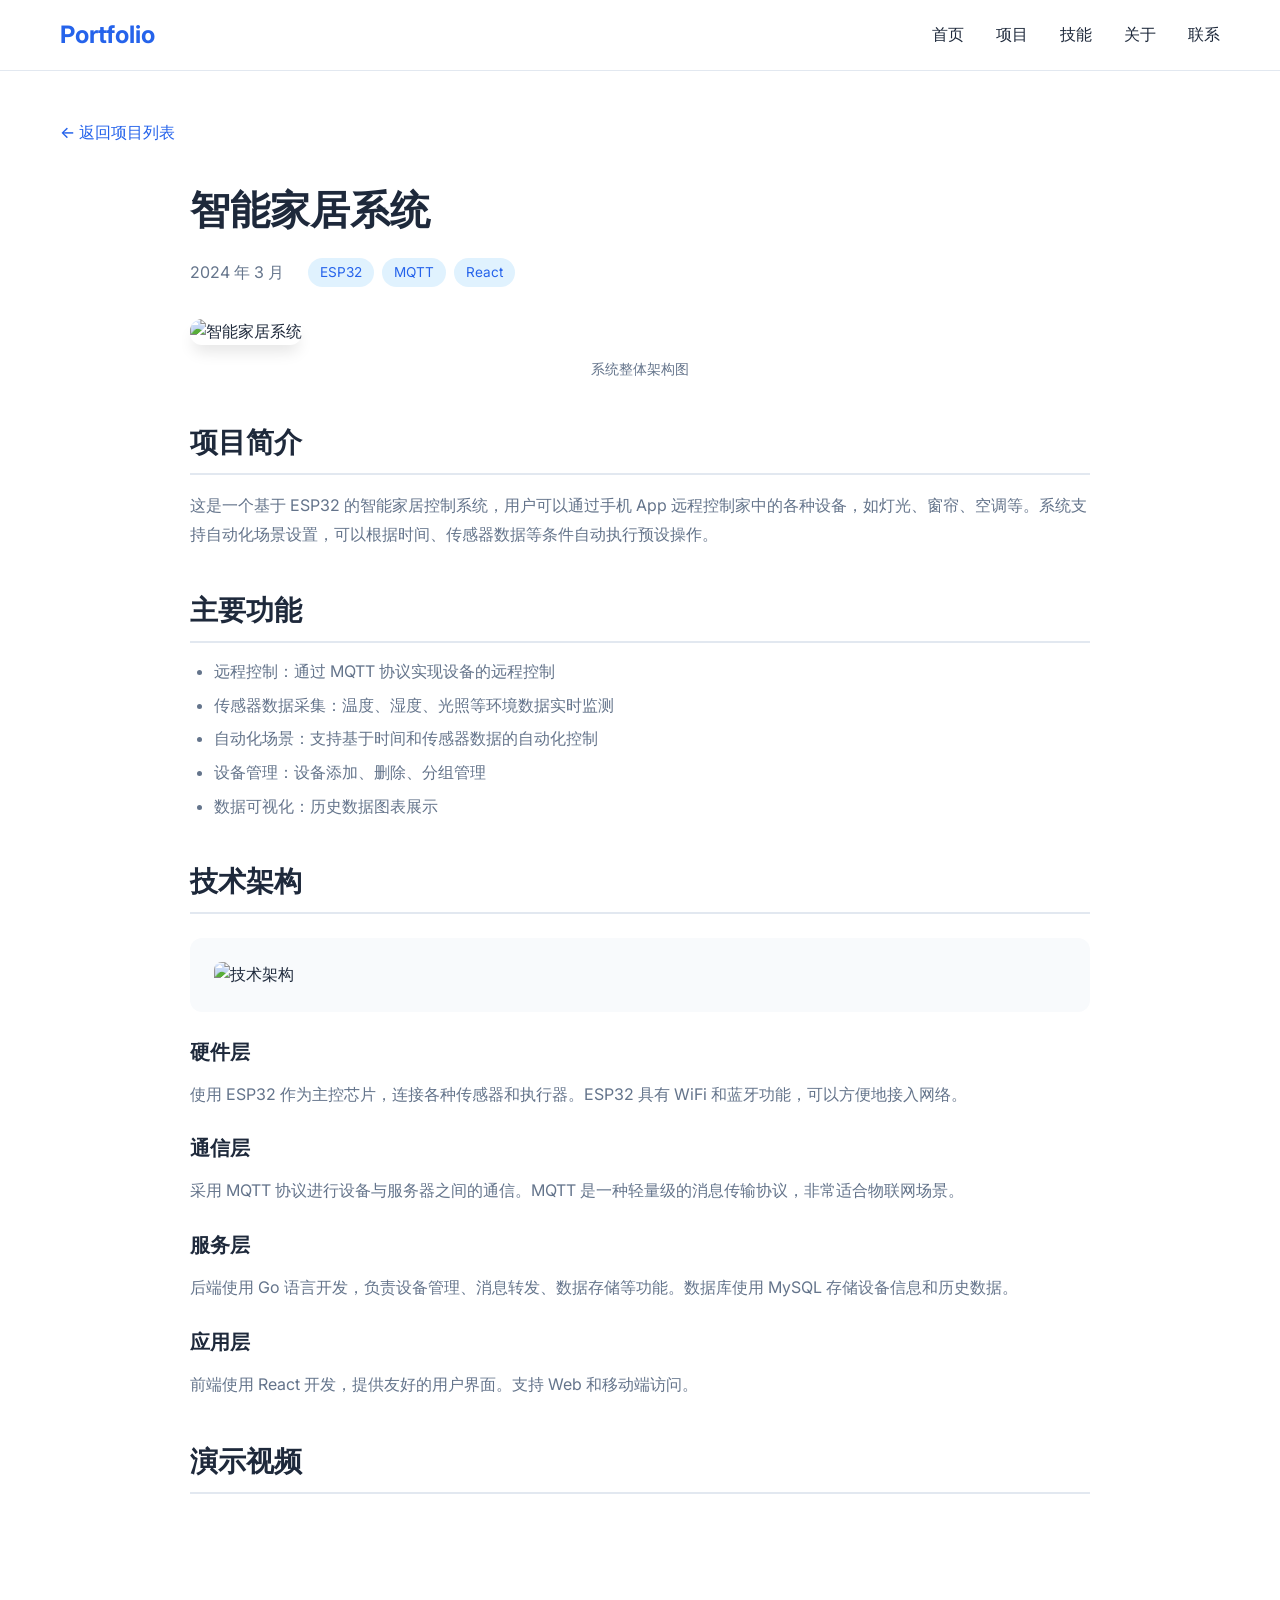
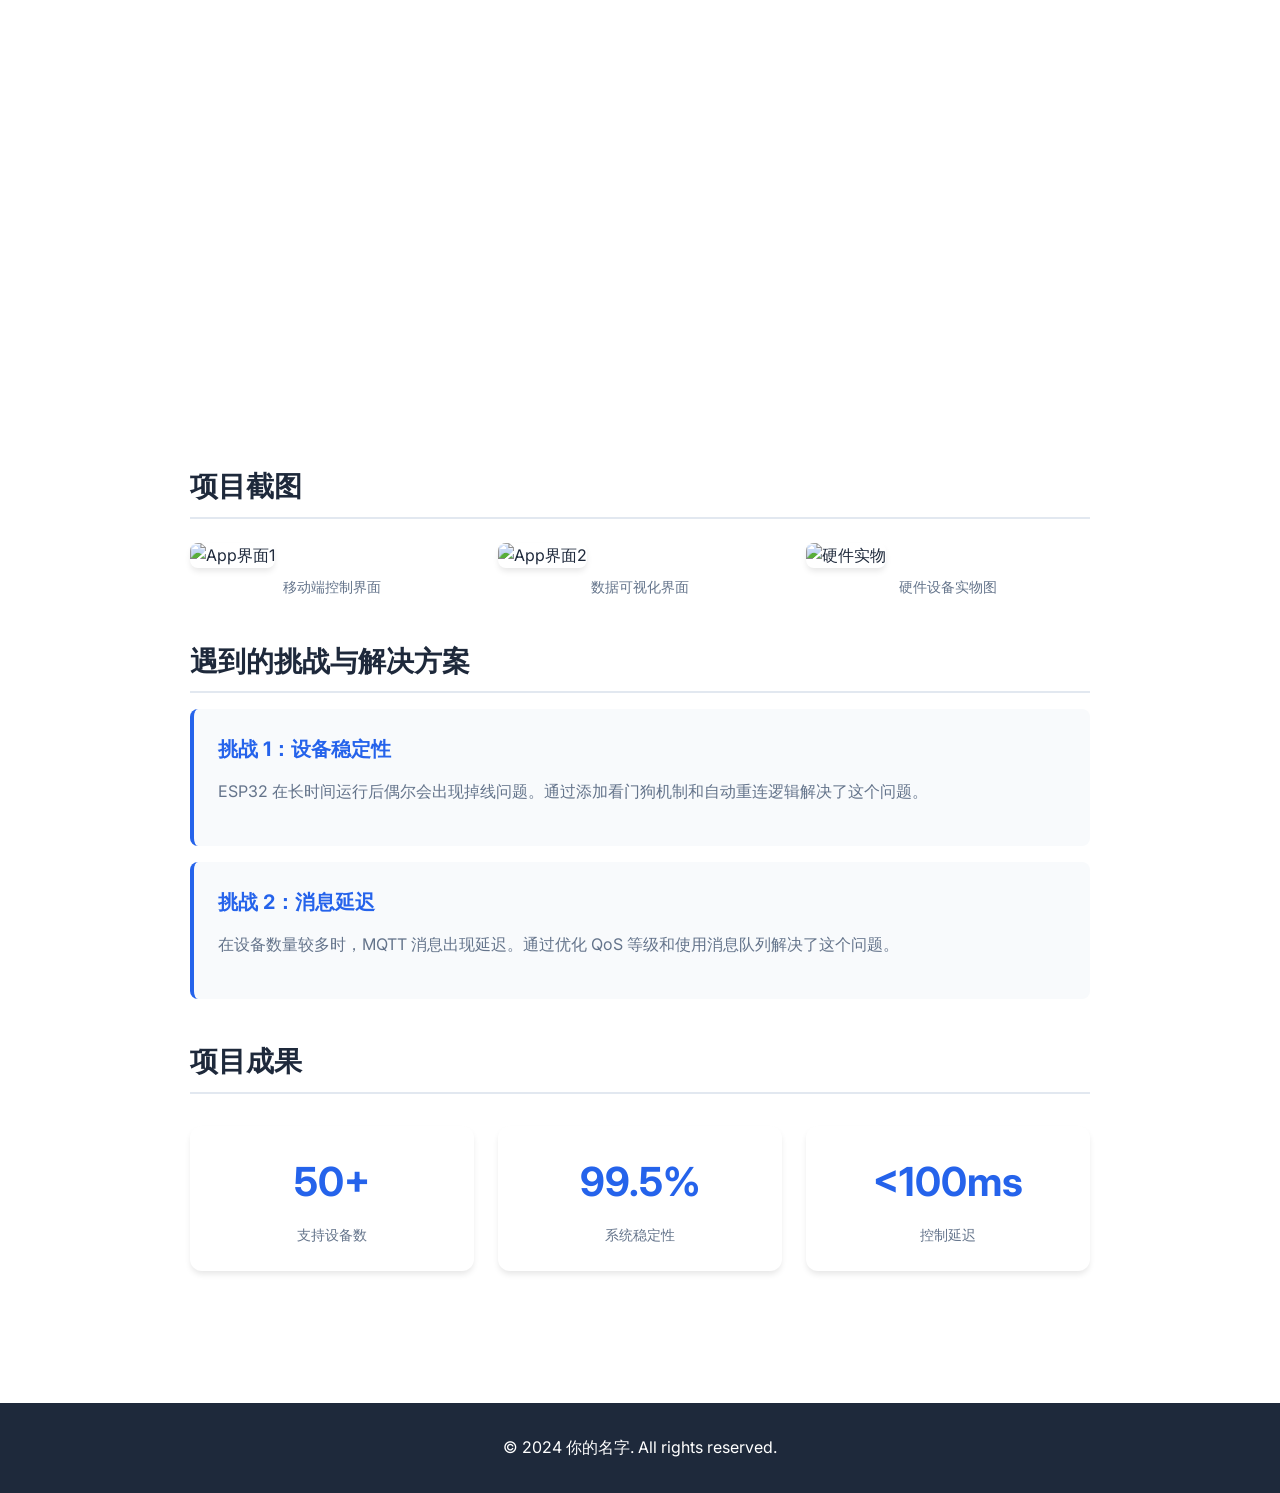
==== project-1.html @ fdbb7dae "Initial commit" ====
<!DOCTYPE html>
<html lang="zh-CN">
<head>
    <meta charset="UTF-8">
    <meta name="viewport" content="width=device-width, initial-scale=1.0">
    <title>智能家居系统 - 项目详情</title>
    <link rel="stylesheet" href="css/style.css">
    <link rel="stylesheet" href="css/project.css">
    <link href="https://fonts.googleapis.com/css2?family=Inter:wght@300;400;500;600;700&display=swap" rel="stylesheet">
</head>
<body>
    <nav class="navbar">
        <div class="container">
            <a href="index.html" class="logo">Portfolio</a>
            <ul class="nav-links">
                <li><a href="index.html#home">首页</a></li>
                <li><a href="index.html#projects">项目</a></li>
                <li><a href="index.html#skills">技能</a></li>
                <li><a href="index.html#about">关于</a></li>
                <li><a href="index.html#contact">联系</a></li>
            </ul>
            <button class="hamburger" aria-label="菜单">
                <span></span>
                <span></span>
                <span></span>
            </button>
        </div>
    </nav>

    <main class="project-detail">
        <div class="container">
            <a href="index.html#projects" class="back-link">&larr; 返回项目列表</a>
            
            <article class="project-article">
                <header class="project-header">
                    <h1>智能家居系统</h1>
                    <div class="project-meta">
                        <span class="date">2024 年 3 月</span>
                        <div class="tags">
                            <span>ESP32</span>
                            <span>MQTT</span>
                            <span>React</span>
                        </div>
                    </div>
                </header>

                <!-- 项目主图 -->
                <figure class="project-figure">
                    <img src="https://via.placeholder.com/1200x600/2563eb/ffffff?text=智能家居系统" alt="智能家居系统">
                    <figcaption>系统整体架构图</figcaption>
                </figure>

                <!-- 项目内容 -->
                <div class="project-content">
                    <h2>项目简介</h2>
                    <p>这是一个基于 ESP32 的智能家居控制系统，用户可以通过手机 App 远程控制家中的各种设备，如灯光、窗帘、空调等。系统支持自动化场景设置，可以根据时间、传感器数据等条件自动执行预设操作。</p>

                    <h2>主要功能</h2>
                    <ul>
                        <li>远程控制：通过 MQTT 协议实现设备的远程控制</li>
                        <li>传感器数据采集：温度、湿度、光照等环境数据实时监测</li>
                        <li>自动化场景：支持基于时间和传感器数据的自动化控制</li>
                        <li>设备管理：设备添加、删除、分组管理</li>
                        <li>数据可视化：历史数据图表展示</li>
                    </ul>

                    <h2>技术架构</h2>
                    <div class="architecture-diagram">
                        <img src="https://via.placeholder.com/800x400/e2e8f0/1e293b?text=架构图" alt="技术架构">
                    </div>

                    <h3>硬件层</h3>
                    <p>使用 ESP32 作为主控芯片，连接各种传感器和执行器。ESP32 具有 WiFi 和蓝牙功能，可以方便地接入网络。</p>

                    <h3>通信层</h3>
                    <p>采用 MQTT 协议进行设备与服务器之间的通信。MQTT 是一种轻量级的消息传输协议，非常适合物联网场景。</p>

                    <h3>服务层</h3>
                    <p>后端使用 Go 语言开发，负责设备管理、消息转发、数据存储等功能。数据库使用 MySQL 存储设备信息和历史数据。</p>

                    <h3>应用层</h3>
                    <p>前端使用 React 开发，提供友好的用户界面。支持 Web 和移动端访问。</p>

                    <!-- 视频展示 -->
                    <h2>演示视频</h2>
                    <div class="video-container">
                        <iframe 
                            src="https://www.youtube.com/embed/dQw4w9WgXcQ" 
                            title="项目演示视频"
                            frameborder="0" 
                            allow="accelerometer; autoplay; clipboard-write; encrypted-media; gyroscope; picture-in-picture" 
                            allowfullscreen>
                        </iframe>
                    </div>

                    <!-- 图片画廊 -->
                    <h2>项目截图</h2>
                    <div class="image-gallery">
                        <figure>
                            <img src="https://via.placeholder.com/600x400/7c3aed/ffffff?text=App界面1" alt="App界面1">
                            <figcaption>移动端控制界面</figcaption>
                        </figure>
                        <figure>
                            <img src="https://via.placeholder.com/600x400/059669/ffffff?text=App界面2" alt="App界面2">
                            <figcaption>数据可视化界面</figcaption>
                        </figure>
                        <figure>
                            <img src="https://via.placeholder.com/600x400/dc2626/ffffff?text=硬件实物" alt="硬件实物">
                            <figcaption>硬件设备实物图</figcaption>
                        </figure>
                    </div>

                    <h2>遇到的挑战与解决方案</h2>
                    <div class="challenge">
                        <h3>挑战 1：设备稳定性</h3>
                        <p>ESP32 在长时间运行后偶尔会出现掉线问题。通过添加看门狗机制和自动重连逻辑解决了这个问题。</p>
                    </div>
                    <div class="challenge">
                        <h3>挑战 2：消息延迟</h3>
                        <p>在设备数量较多时，MQTT 消息出现延迟。通过优化 QoS 等级和使用消息队列解决了这个问题。</p>
                    </div>

                    <h2>项目成果</h2>
                    <div class="results">
                        <div class="result-item">
                            <span class="result-number">50+</span>
                            <span class="result-label">支持设备数</span>
                        </div>
                        <div class="result-item">
                            <span class="result-number">99.5%</span>
                            <span class="result-label">系统稳定性</span>
                        </div>
                        <div class="result-item">
                            <span class="result-number">&lt;100ms</span>
                            <span class="result-label">控制延迟</span>
                        </div>
                    </div>
                </div>
            </article>
        </div>
    </main>

    <footer class="footer">
        <div class="container">
            <p>&copy; 2024 你的名字. All rights reserved.</p>
        </div>
    </footer>

    <script src="js/main.js"></script>
</body>
</html>
---- css/style.css ----
/* Reset */
* {
    margin: 0;
    padding: 0;
    box-sizing: border-box;
}

:root {
    --primary: #2563eb;
    --primary-dark: #1d4ed8;
    --secondary: #7c3aed;
    --text: #1e293b;
    --text-light: #64748b;
    --bg: #ffffff;
    --bg-alt: #f8fafc;
    --border: #e2e8f0;
    --shadow: 0 4px 6px -1px rgba(0, 0, 0, 0.1);
    --shadow-lg: 0 10px 15px -3px rgba(0, 0, 0, 0.1);
}

html {
    scroll-behavior: smooth;
}

body {
    font-family: 'Inter', -apple-system, BlinkMacSystemFont, sans-serif;
    color: var(--text);
    line-height: 1.6;
    background: var(--bg);
}

.container {
    max-width: 1200px;
    margin: 0 auto;
    padding: 0 20px;
}

/* Navbar */
.navbar {
    position: fixed;
    top: 0;
    left: 0;
    right: 0;
    background: rgba(255, 255, 255, 0.95);
    backdrop-filter: blur(10px);
    border-bottom: 1px solid var(--border);
    z-index: 1000;
    padding: 1rem 0;
}

.navbar .container {
    display: flex;
    justify-content: space-between;
    align-items: center;
}

.logo {
    font-size: 1.5rem;
    font-weight: 700;
    color: var(--primary);
    text-decoration: none;
}

.nav-links {
    display: flex;
    gap: 2rem;
    list-style: none;
}

.nav-links a {
    text-decoration: none;
    color: var(--text);
    font-weight: 500;
    transition: color 0.3s;
}

.nav-links a:hover {
    color: var(--primary);
}

.hamburger {
    display: none;
    flex-direction: column;
    gap: 5px;
    background: none;
    border: none;
    cursor: pointer;
}

.hamburger span {
    display: block;
    width: 25px;
    height: 3px;
    background: var(--text);
    transition: 0.3s;
}

/* Hero */
.hero {
    min-height: 100vh;
    display: flex;
    align-items: center;
    background: linear-gradient(135deg, #f0f9ff 0%, #e0f2fe 100%);
    padding-top: 80px;
}

.hero-content {
    max-width: 800px;
}

.hero h1 {
    font-size: 3.5rem;
    font-weight: 700;
    line-height: 1.2;
    margin-bottom: 1rem;
}

.highlight {
    color: var(--primary);
}

.subtitle {
    font-size: 1.5rem;
    color: var(--text-light);
    margin-bottom: 0.5rem;
}

.description {
    font-size: 1.1rem;
    color: var(--text-light);
    margin-bottom: 2rem;
}

.hero-buttons {
    display: flex;
    gap: 1rem;
}

.btn {
    display: inline-block;
    padding: 12px 24px;
    border-radius: 8px;
    font-weight: 500;
    text-decoration: none;
    transition: all 0.3s;
}

.btn-primary {
    background: var(--primary);
    color: white;
}

.btn-primary:hover {
    background: var(--primary-dark);
    transform: translateY(-2px);
    box-shadow: var(--shadow-lg);
}

.btn-outline {
    border: 2px solid var(--primary);
    color: var(--primary);
    background: transparent;
}

.btn-outline:hover {
    background: var(--primary);
    color: white;
}

.btn-small {
    padding: 8px 16px;
    font-size: 0.875rem;
    background: white;
    color: var(--primary);
    border-radius: 6px;
}

/* Sections */
.section {
    padding: 100px 0;
}

.section-alt {
    background: var(--bg-alt);
}

.section-title {
    font-size: 2.5rem;
    font-weight: 700;
    text-align: center;
    margin-bottom: 3rem;
}

/* Projects Grid */
.projects-grid {
    display: grid;
    grid-template-columns: repeat(auto-fit, minmax(350px, 1fr));
    gap: 2rem;
}

.project-card {
    background: white;
    border-radius: 12px;
    overflow: hidden;
    box-shadow: var(--shadow);
    transition: transform 0.3s, box-shadow 0.3s;
}

.project-card:hover {
    transform: translateY(-5px);
    box-shadow: var(--shadow-lg);
}

.project-image {
    position: relative;
    overflow: hidden;
    aspect-ratio: 16/10;
}

.project-image img {
    width: 100%;
    height: 100%;
    object-fit: cover;
    transition: transform 0.3s;
}

.project-card:hover .project-image img {
    transform: scale(1.05);
}

.project-overlay {
    position: absolute;
    inset: 0;
    background: rgba(37, 99, 235, 0.8);
    display: flex;
    align-items: center;
    justify-content: center;
    opacity: 0;
    transition: opacity 0.3s;
}

.project-card:hover .project-overlay {
    opacity: 1;
}

.project-info {
    padding: 1.5rem;
}

.project-info h3 {
    font-size: 1.25rem;
    margin-bottom: 0.5rem;
}

.project-info p {
    color: var(--text-light);
    font-size: 0.9rem;
    margin-bottom: 1rem;
}

.project-tags {
    display: flex;
    flex-wrap: wrap;
    gap: 0.5rem;
}

.project-tags span {
    padding: 4px 12px;
    background: #e0f2fe;
    color: var(--primary);
    border-radius: 20px;
    font-size: 0.8rem;
    font-weight: 500;
}

/* Skills */
.skills-grid {
    display: grid;
    grid-template-columns: repeat(auto-fit, minmax(250px, 1fr));
    gap: 2rem;
}

.skill-category {
    background: white;
    padding: 2rem;
    border-radius: 12px;
    box-shadow: var(--shadow);
}

.skill-category h3 {
    font-size: 1.25rem;
    margin-bottom: 1rem;
    color: var(--primary);
}

.skill-category ul {
    list-style: none;
}

.skill-category li {
    padding: 0.5rem 0;
    border-bottom: 1px solid var(--border);
    color: var(--text-light);
}

.skill-category li:last-child {
    border-bottom: none;
}

/* About */
.about-content {
    display: grid;
    grid-template-columns: 1fr 2fr;
    gap: 3rem;
    align-items: center;
}

.about-image img {
    width: 100%;
    border-radius: 12px;
    box-shadow: var(--shadow-lg);
}

.about-text p {
    margin-bottom: 1rem;
    color: var(--text-light);
    font-size: 1.1rem;
}

.about-stats {
    display: flex;
    gap: 2rem;
    margin-top: 2rem;
}

.stat {
    text-align: center;
}

.stat-number {
    display: block;
    font-size: 2rem;
    font-weight: 700;
    color: var(--primary);
}

.stat-label {
    font-size: 0.875rem;
    color: var(--text-light);
}

/* Contact */
.contact-links {
    display: flex;
    justify-content: center;
    gap: 2rem;
    flex-wrap: wrap;
}

.contact-item {
    display: flex;
    align-items: center;
    gap: 0.75rem;
    padding: 1rem 2rem;
    background: white;
    border-radius: 12px;
    text-decoration: none;
    color: var(--text);
    box-shadow: var(--shadow);
    transition: transform 0.3s, box-shadow 0.3s;
}

.contact-item:hover {
    transform: translateY(-3px);
    box-shadow: var(--shadow-lg);
    color: var(--primary);
}

/* Footer */
.footer {
    background: var(--text);
    color: white;
    text-align: center;
    padding: 2rem 0;
}

/* Responsive */
@media (max-width: 768px) {
    .nav-links {
        display: none;
        position: absolute;
        top: 100%;
        left: 0;
        right: 0;
        background: white;
        flex-direction: column;
        padding: 1rem;
        border-bottom: 1px solid var(--border);
    }

    .nav-links.active {
        display: flex;
    }

    .hamburger {
        display: flex;
    }

    .hero h1 {
        font-size: 2.5rem;
    }

    .hero-buttons {
        flex-direction: column;
    }

    .projects-grid {
        grid-template-columns: 1fr;
    }

    .about-content {
        grid-template-columns: 1fr;
    }

    .about-image {
        max-width: 300px;
        margin: 0 auto;
    }

    .about-stats {
        justify-content: center;
    }

    .contact-links {
        flex-direction: column;
        align-items: center;
    }
}
---- css/project.css ----
/* Project Detail Page */
.project-detail {
    padding-top: 120px;
    padding-bottom: 100px;
}

.back-link {
    display: inline-block;
    margin-bottom: 2rem;
    color: var(--primary);
    text-decoration: none;
    font-weight: 500;
    transition: color 0.3s;
}

.back-link:hover {
    color: var(--primary-dark);
}

.project-article {
    max-width: 900px;
    margin: 0 auto;
}

.project-header {
    margin-bottom: 2rem;
}

.project-header h1 {
    font-size: 2.5rem;
    margin-bottom: 1rem;
}

.project-meta {
    display: flex;
    align-items: center;
    gap: 1.5rem;
    color: var(--text-light);
}

.tags {
    display: flex;
    gap: 0.5rem;
}

.tags span {
    padding: 4px 12px;
    background: #e0f2fe;
    color: var(--primary);
    border-radius: 20px;
    font-size: 0.85rem;
}

.project-figure {
    margin-bottom: 2rem;
}

.project-figure img {
    width: 100%;
    border-radius: 12px;
    box-shadow: var(--shadow-lg);
}

.project-figure figcaption {
    text-align: center;
    margin-top: 0.75rem;
    color: var(--text-light);
    font-size: 0.9rem;
}

.project-content h2 {
    font-size: 1.75rem;
    margin-top: 2.5rem;
    margin-bottom: 1rem;
    padding-bottom: 0.5rem;
    border-bottom: 2px solid var(--border);
}

.project-content h3 {
    font-size: 1.25rem;
    margin-top: 1.5rem;
    margin-bottom: 0.75rem;
}

.project-content p {
    margin-bottom: 1rem;
    color: var(--text-light);
    line-height: 1.8;
}

.project-content ul {
    margin-bottom: 1.5rem;
    padding-left: 1.5rem;
}

.project-content li {
    margin-bottom: 0.5rem;
    color: var(--text-light);
    line-height: 1.6;
}

.architecture-diagram {
    background: var(--bg-alt);
    padding: 1.5rem;
    border-radius: 12px;
    margin: 1.5rem 0;
}

.architecture-diagram img {
    width: 100%;
    border-radius: 8px;
}

/* Video Container */
.video-container {
    position: relative;
    padding-bottom: 56.25%; /* 16:9 */
    height: 0;
    overflow: hidden;
    border-radius: 12px;
    margin: 1.5rem 0;
}

.video-container iframe {
    position: absolute;
    top: 0;
    left: 0;
    width: 100%;
    height: 100%;
}

/* Image Gallery */
.image-gallery {
    display: grid;
    grid-template-columns: repeat(auto-fit, minmax(250px, 1fr));
    gap: 1.5rem;
    margin: 1.5rem 0;
}

.image-gallery figure {
    margin: 0;
}

.image-gallery img {
    width: 100%;
    border-radius: 8px;
    box-shadow: var(--shadow);
    transition: transform 0.3s;
}

.image-gallery img:hover {
    transform: scale(1.02);
}

.image-gallery figcaption {
    text-align: center;
    margin-top: 0.5rem;
    color: var(--text-light);
    font-size: 0.875rem;
}

/* Challenges */
.challenge {
    background: var(--bg-alt);
    padding: 1.5rem;
    border-radius: 8px;
    margin-bottom: 1rem;
    border-left: 4px solid var(--primary);
}

.challenge h3 {
    margin-top: 0;
    color: var(--primary);
}

/* Results */
.results {
    display: grid;
    grid-template-columns: repeat(3, 1fr);
    gap: 1.5rem;
    margin: 2rem 0;
}

.result-item {
    text-align: center;
    padding: 1.5rem;
    background: white;
    border-radius: 12px;
    box-shadow: var(--shadow);
}

.result-number {
    display: block;
    font-size: 2.5rem;
    font-weight: 700;
    color: var(--primary);
    margin-bottom: 0.5rem;
}

.result-label {
    color: var(--text-light);
    font-size: 0.9rem;
}

@media (max-width: 768px) {
    .project-header h1 {
        font-size: 2rem;
    }

    .project-meta {
        flex-direction: column;
        align-items: flex-start;
        gap: 0.75rem;
    }

    .results {
        grid-template-columns: 1fr;
    }
}
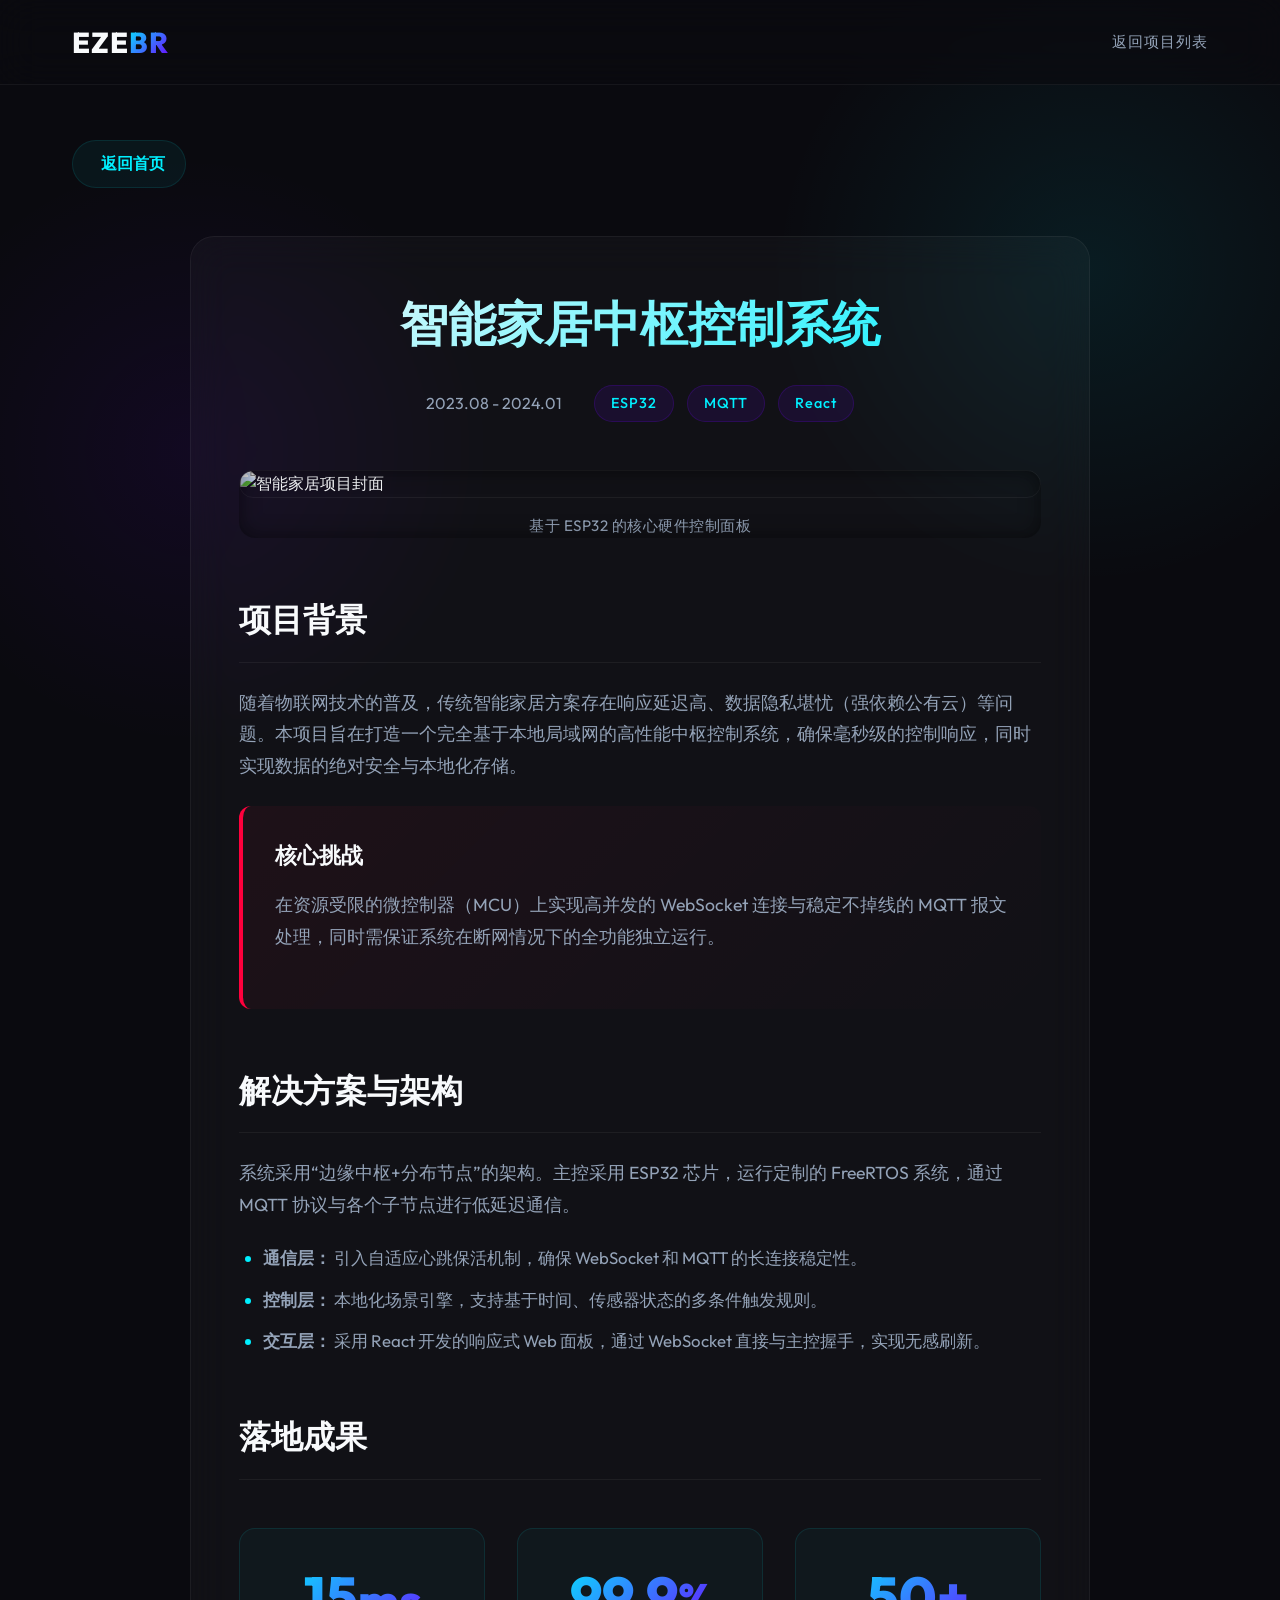
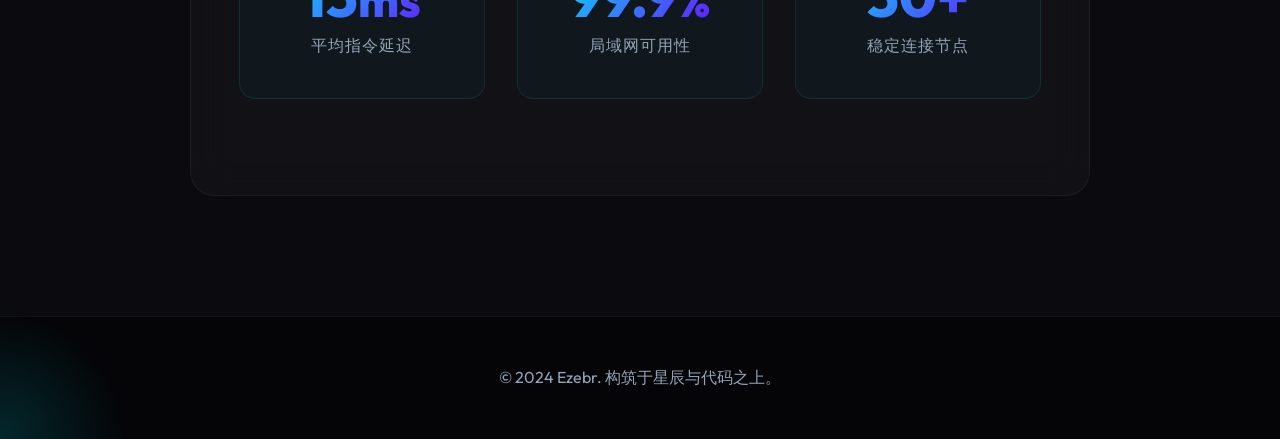
==== commit efd73421: "Update files" ====
--- a/project-1.html
+++ b/project-1.html
@@ -3,39 +3,30 @@
 <head>
     <meta charset="UTF-8">
     <meta name="viewport" content="width=device-width, initial-scale=1.0">
-    <title>智能家居系统 - 项目详情</title>
+    <title>智能家居中枢控制系统 | Ezebr</title>
     <link rel="stylesheet" href="css/style.css">
     <link rel="stylesheet" href="css/project.css">
-    <link href="https://fonts.googleapis.com/css2?family=Inter:wght@300;400;500;600;700&display=swap" rel="stylesheet">
+    <script src="https://unpkg.com/@phosphor-icons/web"></script>
 </head>
 <body>
     <nav class="navbar">
         <div class="container">
-            <a href="index.html" class="logo">Portfolio</a>
+            <a href="index.html" class="logo">EZE<span>BR</span></a>
             <ul class="nav-links">
-                <li><a href="index.html#home">首页</a></li>
-                <li><a href="index.html#projects">项目</a></li>
-                <li><a href="index.html#skills">技能</a></li>
-                <li><a href="index.html#about">关于</a></li>
-                <li><a href="index.html#contact">联系</a></li>
+                <li><a href="index.html#projects">返回项目列表</a></li>
             </ul>
-            <button class="hamburger" aria-label="菜单">
-                <span></span>
-                <span></span>
-                <span></span>
-            </button>
         </div>
     </nav>
 
     <main class="project-detail">
         <div class="container">
-            <a href="index.html#projects" class="back-link">&larr; 返回项目列表</a>
+            <a href="index.html#projects" class="back-link"><i class="ph ph-arrow-left"></i> 返回首页</a>
             
             <article class="project-article">
                 <header class="project-header">
-                    <h1>智能家居系统</h1>
+                    <h1>智能家居中枢控制系统</h1>
                     <div class="project-meta">
-                        <span class="date">2024 年 3 月</span>
+                        <time>2023.08 - 2024.01</time>
                         <div class="tags">
                             <span>ESP32</span>
                             <span>MQTT</span>
@@ -44,95 +35,42 @@
                     </div>
                 </header>
 
-                <!-- 项目主图 -->
                 <figure class="project-figure">
-                    <img src="https://via.placeholder.com/1200x600/2563eb/ffffff?text=智能家居系统" alt="智能家居系统">
-                    <figcaption>系统整体架构图</figcaption>
+                    <img src="https://images.unsplash.com/photo-1518770660439-4636190af475?ixlib=rb-4.0.3&auto=format&fit=crop&w=1200&q=80" alt="智能家居项目封面">
+                    <figcaption>基于 ESP32 的核心硬件控制面板</figcaption>
                 </figure>
 
-                <!-- 项目内容 -->
                 <div class="project-content">
-                    <h2>项目简介</h2>
-                    <p>这是一个基于 ESP32 的智能家居控制系统，用户可以通过手机 App 远程控制家中的各种设备，如灯光、窗帘、空调等。系统支持自动化场景设置，可以根据时间、传感器数据等条件自动执行预设操作。</p>
+                    <h2>项目背景</h2>
+                    <p>随着物联网技术的普及，传统智能家居方案存在响应延迟高、数据隐私堪忧（强依赖公有云）等问题。本项目旨在打造一个完全基于本地局域网的高性能中枢控制系统，确保毫秒级的控制响应，同时实现数据的绝对安全与本地化存储。</p>
 
-                    <h2>主要功能</h2>
+                    <div class="challenge">
+                        <h3>核心挑战</h3>
+                        <p>在资源受限的微控制器（MCU）上实现高并发的 WebSocket 连接与稳定不掉线的 MQTT 报文处理，同时需保证系统在断网情况下的全功能独立运行。</p>
+                    </div>
+
+                    <h2>解决方案与架构</h2>
+                    <p>系统采用“边缘中枢+分布节点”的架构。主控采用 ESP32 芯片，运行定制的 FreeRTOS 系统，通过 MQTT 协议与各个子节点进行低延迟通信。</p>
+                    
                     <ul>
-                        <li>远程控制：通过 MQTT 协议实现设备的远程控制</li>
-                        <li>传感器数据采集：温度、湿度、光照等环境数据实时监测</li>
-                        <li>自动化场景：支持基于时间和传感器数据的自动化控制</li>
-                        <li>设备管理：设备添加、删除、分组管理</li>
-                        <li>数据可视化：历史数据图表展示</li>
+                        <li><strong>通信层：</strong> 引入自适应心跳保活机制，确保 WebSocket 和 MQTT 的长连接稳定性。</li>
+                        <li><strong>控制层：</strong> 本地化场景引擎，支持基于时间、传感器状态的多条件触发规则。</li>
+                        <li><strong>交互层：</strong> 采用 React 开发的响应式 Web 面板，通过 WebSocket 直接与主控握手，实现无感刷新。</li>
                     </ul>
 
-                    <h2>技术架构</h2>
-                    <div class="architecture-diagram">
-                        <img src="https://via.placeholder.com/800x400/e2e8f0/1e293b?text=架构图" alt="技术架构">
-                    </div>
-
-                    <h3>硬件层</h3>
-                    <p>使用 ESP32 作为主控芯片，连接各种传感器和执行器。ESP32 具有 WiFi 和蓝牙功能，可以方便地接入网络。</p>
-
-                    <h3>通信层</h3>
-                    <p>采用 MQTT 协议进行设备与服务器之间的通信。MQTT 是一种轻量级的消息传输协议，非常适合物联网场景。</p>
-
-                    <h3>服务层</h3>
-                    <p>后端使用 Go 语言开发，负责设备管理、消息转发、数据存储等功能。数据库使用 MySQL 存储设备信息和历史数据。</p>
-
-                    <h3>应用层</h3>
-                    <p>前端使用 React 开发，提供友好的用户界面。支持 Web 和移动端访问。</p>
-
-                    <!-- 视频展示 -->
-                    <h2>演示视频</h2>
-                    <div class="video-container">
-                        <iframe 
-                            src="https://www.youtube.com/embed/dQw4w9WgXcQ" 
-                            title="项目演示视频"
-                            frameborder="0" 
-                            allow="accelerometer; autoplay; clipboard-write; encrypted-media; gyroscope; picture-in-picture" 
-                            allowfullscreen>
-                        </iframe>
-                    </div>
-
-                    <!-- 图片画廊 -->
-                    <h2>项目截图</h2>
-                    <div class="image-gallery">
-                        <figure>
-                            <img src="https://via.placeholder.com/600x400/7c3aed/ffffff?text=App界面1" alt="App界面1">
-                            <figcaption>移动端控制界面</figcaption>
-                        </figure>
-                        <figure>
-                            <img src="https://via.placeholder.com/600x400/059669/ffffff?text=App界面2" alt="App界面2">
-                            <figcaption>数据可视化界面</figcaption>
-                        </figure>
-                        <figure>
-                            <img src="https://via.placeholder.com/600x400/dc2626/ffffff?text=硬件实物" alt="硬件实物">
-                            <figcaption>硬件设备实物图</figcaption>
-                        </figure>
-                    </div>
-
-                    <h2>遇到的挑战与解决方案</h2>
-                    <div class="challenge">
-                        <h3>挑战 1：设备稳定性</h3>
-                        <p>ESP32 在长时间运行后偶尔会出现掉线问题。通过添加看门狗机制和自动重连逻辑解决了这个问题。</p>
-                    </div>
-                    <div class="challenge">
-                        <h3>挑战 2：消息延迟</h3>
-                        <p>在设备数量较多时，MQTT 消息出现延迟。通过优化 QoS 等级和使用消息队列解决了这个问题。</p>
-                    </div>
-
-                    <h2>项目成果</h2>
+                    <h2>落地成果</h2>
                     <div class="results">
                         <div class="result-item">
-                            <span class="result-number">50+</span>
-                            <span class="result-label">支持设备数</span>
+                            <span class="result-number">15<small>ms</small></span>
+                            <span class="result-label">平均指令延迟</span>
                         </div>
                         <div class="result-item">
-                            <span class="result-number">99.5%</span>
-                            <span class="result-label">系统稳定性</span>
+                            <span class="result-number">99.9<small>%</small></span>
+                            <span class="result-label">局域网可用性</span>
                         </div>
                         <div class="result-item">
-                            <span class="result-number">&lt;100ms</span>
-                            <span class="result-label">控制延迟</span>
+                            <span class="result-number">50+</span>
+                            <span class="result-label">稳定连接节点</span>
                         </div>
                     </div>
                 </div>
@@ -142,7 +80,7 @@
 
     <footer class="footer">
         <div class="container">
-            <p>&copy; 2024 你的名字. All rights reserved.</p>
+            <p>&copy; 2024 Ezebr. 构筑于星辰与代码之上。</p>
         </div>
     </footer>
 
--- a/css/style.css
+++ b/css/style.css
@@ -1,4 +1,6 @@
-/* Reset */
+@import url('https://fonts.googleapis.com/css2?family=Outfit:wght@300;400;500;600;700;800&display=swap');
+
+/* Reset & Variables */
 * {
     margin: 0;
     padding: 0;
@@ -6,46 +8,61 @@
 }
 
 :root {
-    --primary: #2563eb;
-    --primary-dark: #1d4ed8;
-    --secondary: #7c3aed;
-    --text: #1e293b;
-    --text-light: #64748b;
-    --bg: #ffffff;
-    --bg-alt: #f8fafc;
-    --border: #e2e8f0;
-    --shadow: 0 4px 6px -1px rgba(0, 0, 0, 0.1);
-    --shadow-lg: 0 10px 15px -3px rgba(0, 0, 0, 0.1);
+    --bg-dark: #0a0a0f;
+    --bg-card: rgba(255, 255, 255, 0.03);
+    --bg-card-hover: rgba(255, 255, 255, 0.08);
+    --primary: #00f0ff;
+    --secondary: #7000ff;
+    --accent: #ff003c;
+    --text-main: #f8fafc;
+    --text-muted: #94a3b8;
+    --border-glass: rgba(255, 255, 255, 0.05);
+    --glow-primary: 0 0 20px rgba(0, 240, 255, 0.4);
+    --glow-secondary: 0 0 20px rgba(112, 0, 255, 0.4);
 }
 
 html {
     scroll-behavior: smooth;
+    background-color: var(--bg-dark);
 }
 
 body {
-    font-family: 'Inter', -apple-system, BlinkMacSystemFont, sans-serif;
-    color: var(--text);
+    font-family: 'Outfit', sans-serif;
+    color: var(--text-main);
     line-height: 1.6;
-    background: var(--bg);
+    background-image: 
+        radial-gradient(circle at 15% 50%, rgba(112, 0, 255, 0.08), transparent 25%),
+        radial-gradient(circle at 85% 30%, rgba(0, 240, 255, 0.08), transparent 25%);
+    background-attachment: fixed;
+    overflow-x: hidden;
 }
 
 .container {
     max-width: 1200px;
     margin: 0 auto;
-    padding: 0 20px;
-}
-
-/* Navbar */
+    padding: 0 2rem;
+    position: relative;
+    z-index: 2;
+}
+
+/* Glassmorphism Navbar */
 .navbar {
     position: fixed;
     top: 0;
     left: 0;
     right: 0;
-    background: rgba(255, 255, 255, 0.95);
-    backdrop-filter: blur(10px);
-    border-bottom: 1px solid var(--border);
+    background: rgba(10, 10, 15, 0.6);
+    backdrop-filter: blur(20px);
+    -webkit-backdrop-filter: blur(20px);
+    border-bottom: 1px solid var(--border-glass);
     z-index: 1000;
-    padding: 1rem 0;
+    padding: 1.2rem 0;
+    transition: all 0.3s ease;
+}
+
+.navbar.scrolled {
+    padding: 0.8rem 0;
+    background: rgba(10, 10, 15, 0.85);
 }
 
 .navbar .container {
@@ -55,160 +72,242 @@
 }
 
 .logo {
-    font-size: 1.5rem;
-    font-weight: 700;
-    color: var(--primary);
+    font-size: 1.8rem;
+    font-weight: 800;
+    color: var(--text-main);
     text-decoration: none;
+    letter-spacing: 1px;
+    position: relative;
+}
+
+.logo span {
+    background: linear-gradient(135deg, var(--primary), var(--secondary));
+    -webkit-background-clip: text;
+    -webkit-text-fill-color: transparent;
 }
 
 .nav-links {
     display: flex;
-    gap: 2rem;
+    gap: 2.5rem;
     list-style: none;
 }
 
 .nav-links a {
     text-decoration: none;
-    color: var(--text);
+    color: var(--text-muted);
     font-weight: 500;
+    font-size: 0.95rem;
+    text-transform: uppercase;
+    letter-spacing: 1px;
     transition: color 0.3s;
+    position: relative;
+}
+
+.nav-links a::after {
+    content: '';
+    position: absolute;
+    width: 0;
+    height: 2px;
+    bottom: -4px;
+    left: 0;
+    background: var(--primary);
+    transition: width 0.3s;
+    box-shadow: var(--glow-primary);
 }
 
 .nav-links a:hover {
-    color: var(--primary);
-}
-
+    color: var(--text-main);
+}
+
+.nav-links a:hover::after {
+    width: 100%;
+}
+
+/* Mobile Menu */
 .hamburger {
     display: none;
     flex-direction: column;
-    gap: 5px;
+    gap: 6px;
     background: none;
     border: none;
     cursor: pointer;
+    z-index: 1001;
 }
 
 .hamburger span {
     display: block;
-    width: 25px;
-    height: 3px;
-    background: var(--text);
+    width: 30px;
+    height: 2px;
+    background: var(--text-main);
     transition: 0.3s;
 }
 
-/* Hero */
+/* Hero Section */
 .hero {
     min-height: 100vh;
     display: flex;
     align-items: center;
-    background: linear-gradient(135deg, #f0f9ff 0%, #e0f2fe 100%);
     padding-top: 80px;
+    position: relative;
+}
+
+.hero::before {
+    content: '';
+    position: absolute;
+    top: 30%;
+    left: 50%;
+    transform: translate(-50%, -50%);
+    width: 600px;
+    height: 600px;
+    background: radial-gradient(circle, rgba(0, 240, 255, 0.15) 0%, transparent 60%);
+    z-index: 0;
+    pointer-events: none;
 }
 
 .hero-content {
     max-width: 800px;
+    position: relative;
+    z-index: 1;
 }
 
 .hero h1 {
-    font-size: 3.5rem;
-    font-weight: 700;
-    line-height: 1.2;
+    font-size: 4.5rem;
+    font-weight: 800;
+    line-height: 1.1;
+    margin-bottom: 1.5rem;
+    letter-spacing: -1px;
+}
+
+.hero h1 .highlight {
+    background: linear-gradient(135deg, var(--primary), var(--secondary));
+    -webkit-background-clip: text;
+    -webkit-text-fill-color: transparent;
+    display: inline-block;
+}
+
+.subtitle {
+    font-size: 1.8rem;
+    color: var(--text-muted);
+    font-weight: 300;
     margin-bottom: 1rem;
 }
 
-.highlight {
+.description {
+    font-size: 1.2rem;
+    color: var(--text-muted);
+    margin-bottom: 2.5rem;
+    max-width: 600px;
+}
+
+/* Buttons */
+.hero-buttons {
+    display: flex;
+    gap: 1.5rem;
+}
+
+.btn {
+    display: inline-flex;
+    align-items: center;
+    justify-content: center;
+    padding: 14px 32px;
+    border-radius: 8px;
+    font-weight: 600;
+    text-transform: uppercase;
+    letter-spacing: 1px;
+    text-decoration: none;
+    transition: all 0.3s cubic-bezier(0.4, 0, 0.2, 1);
+    position: relative;
+    overflow: hidden;
+}
+
+.btn-primary {
+    background: var(--text-main);
+    color: var(--bg-dark);
+    box-shadow: 0 0 15px rgba(255, 255, 255, 0.2);
+}
+
+.btn-primary:hover {
+    transform: translateY(-3px);
+    box-shadow: 0 0 25px rgba(255, 255, 255, 0.4);
+}
+
+.btn-outline {
+    border: 1px solid var(--border-glass);
+    color: var(--text-main);
+    background: var(--bg-card);
+    backdrop-filter: blur(10px);
+}
+
+.btn-outline:hover {
+    border-color: var(--primary);
     color: var(--primary);
-}
-
-.subtitle {
-    font-size: 1.5rem;
-    color: var(--text-light);
-    margin-bottom: 0.5rem;
-}
-
-.description {
-    font-size: 1.1rem;
-    color: var(--text-light);
-    margin-bottom: 2rem;
-}
-
-.hero-buttons {
-    display: flex;
-    gap: 1rem;
-}
-
-.btn {
-    display: inline-block;
-    padding: 12px 24px;
-    border-radius: 8px;
-    font-weight: 500;
-    text-decoration: none;
-    transition: all 0.3s;
-}
-
-.btn-primary {
-    background: var(--primary);
-    color: white;
-}
-
-.btn-primary:hover {
-    background: var(--primary-dark);
-    transform: translateY(-2px);
-    box-shadow: var(--shadow-lg);
-}
-
-.btn-outline {
-    border: 2px solid var(--primary);
-    color: var(--primary);
-    background: transparent;
-}
-
-.btn-outline:hover {
-    background: var(--primary);
-    color: white;
-}
-
-.btn-small {
-    padding: 8px 16px;
-    font-size: 0.875rem;
-    background: white;
-    color: var(--primary);
-    border-radius: 6px;
+    box-shadow: var(--glow-primary);
+    transform: translateY(-3px);
 }
 
 /* Sections */
 .section {
-    padding: 100px 0;
+    padding: 120px 0;
+    position: relative;
 }
 
 .section-alt {
-    background: var(--bg-alt);
+    background: linear-gradient(to bottom, transparent, rgba(255, 255, 255, 0.02), transparent);
+    border-top: 1px solid var(--border-glass);
+    border-bottom: 1px solid var(--border-glass);
 }
 
 .section-title {
-    font-size: 2.5rem;
-    font-weight: 700;
+    font-size: 3rem;
+    font-weight: 800;
     text-align: center;
-    margin-bottom: 3rem;
+    margin-bottom: 4rem;
+    text-transform: uppercase;
+    letter-spacing: 2px;
+}
+
+.section-title span {
+    color: var(--primary);
 }
 
 /* Projects Grid */
 .projects-grid {
     display: grid;
     grid-template-columns: repeat(auto-fit, minmax(350px, 1fr));
-    gap: 2rem;
+    gap: 2.5rem;
 }
 
 .project-card {
-    background: white;
-    border-radius: 12px;
+    background: var(--bg-card);
+    border: 1px solid var(--border-glass);
+    border-radius: 16px;
     overflow: hidden;
-    box-shadow: var(--shadow);
-    transition: transform 0.3s, box-shadow 0.3s;
+    backdrop-filter: blur(10px);
+    transition: all 0.4s cubic-bezier(0.175, 0.885, 0.32, 1.275);
+    position: relative;
+}
+
+.project-card::before {
+    content: '';
+    position: absolute;
+    top: 0;
+    left: 0;
+    width: 100%;
+    height: 100%;
+    background: linear-gradient(135deg, rgba(255,255,255,0.1), transparent);
+    opacity: 0;
+    transition: opacity 0.4s;
+    pointer-events: none;
 }
 
 .project-card:hover {
-    transform: translateY(-5px);
-    box-shadow: var(--shadow-lg);
+    transform: translateY(-10px);
+    border-color: rgba(255, 255, 255, 0.2);
+    box-shadow: 0 20px 40px rgba(0, 0, 0, 0.5);
+}
+
+.project-card:hover::before {
+    opacity: 1;
 }
 
 .project-image {
@@ -221,76 +320,121 @@
     width: 100%;
     height: 100%;
     object-fit: cover;
-    transition: transform 0.3s;
+    transition: transform 0.6s ease;
+    filter: brightness(0.8) contrast(1.2);
 }
 
 .project-card:hover .project-image img {
-    transform: scale(1.05);
+    transform: scale(1.1);
+    filter: brightness(1) contrast(1.2);
 }
 
 .project-overlay {
     position: absolute;
     inset: 0;
-    background: rgba(37, 99, 235, 0.8);
+    background: rgba(10, 10, 15, 0.8);
+    backdrop-filter: blur(5px);
     display: flex;
     align-items: center;
     justify-content: center;
     opacity: 0;
-    transition: opacity 0.3s;
+    transition: all 0.4s;
 }
 
 .project-card:hover .project-overlay {
     opacity: 1;
 }
 
+.btn-small {
+    padding: 10px 24px;
+    font-size: 0.9rem;
+    background: transparent;
+    color: var(--primary);
+    border: 1px solid var(--primary);
+    border-radius: 30px;
+    text-transform: uppercase;
+    font-weight: 600;
+    letter-spacing: 1px;
+}
+
+.btn-small:hover {
+    background: var(--primary);
+    color: var(--bg-dark);
+    box-shadow: var(--glow-primary);
+}
+
 .project-info {
-    padding: 1.5rem;
+    padding: 2rem;
 }
 
 .project-info h3 {
-    font-size: 1.25rem;
-    margin-bottom: 0.5rem;
+    font-size: 1.4rem;
+    margin-bottom: 0.8rem;
+    font-weight: 700;
 }
 
 .project-info p {
-    color: var(--text-light);
-    font-size: 0.9rem;
-    margin-bottom: 1rem;
+    color: var(--text-muted);
+    font-size: 0.95rem;
+    margin-bottom: 1.5rem;
 }
 
 .project-tags {
     display: flex;
     flex-wrap: wrap;
-    gap: 0.5rem;
+    gap: 0.8rem;
 }
 
 .project-tags span {
-    padding: 4px 12px;
-    background: #e0f2fe;
+    padding: 4px 14px;
+    background: rgba(0, 240, 255, 0.1);
     color: var(--primary);
+    border: 1px solid rgba(0, 240, 255, 0.2);
     border-radius: 20px;
     font-size: 0.8rem;
     font-weight: 500;
+    letter-spacing: 0.5px;
 }
 
 /* Skills */
 .skills-grid {
     display: grid;
-    grid-template-columns: repeat(auto-fit, minmax(250px, 1fr));
+    grid-template-columns: repeat(auto-fit, minmax(300px, 1fr));
     gap: 2rem;
 }
 
 .skill-category {
-    background: white;
-    padding: 2rem;
-    border-radius: 12px;
-    box-shadow: var(--shadow);
+    background: var(--bg-card);
+    border: 1px solid var(--border-glass);
+    padding: 2.5rem;
+    border-radius: 16px;
+    backdrop-filter: blur(10px);
+    transition: transform 0.3s, border-color 0.3s;
+}
+
+.skill-category:hover {
+    transform: translateY(-5px);
+    border-color: var(--secondary);
+    box-shadow: var(--glow-secondary);
 }
 
 .skill-category h3 {
-    font-size: 1.25rem;
-    margin-bottom: 1rem;
-    color: var(--primary);
+    font-size: 1.5rem;
+    margin-bottom: 1.5rem;
+    color: var(--text-main);
+    display: flex;
+    align-items: center;
+    gap: 10px;
+}
+
+.skill-category h3::before {
+    content: '';
+    display: block;
+    width: 8px;
+    height: 8px;
+    background: var(--secondary);
+    border-radius: 50%;
+    box-shadow: var(--glow-secondary);
 }
 
 .skill-category ul {
@@ -298,9 +442,11 @@
 }
 
 .skill-category li {
-    padding: 0.5rem 0;
-    border-bottom: 1px solid var(--border);
-    color: var(--text-light);
+    padding: 0.8rem 0;
+    border-bottom: 1px solid rgba(255, 255, 255, 0.05);
+    color: var(--text-muted);
+    display: flex;
+    justify-content: space-between;
 }
 
 .skill-category li:last-child {
@@ -310,129 +456,167 @@
 /* About */
 .about-content {
     display: grid;
-    grid-template-columns: 1fr 2fr;
-    gap: 3rem;
+    grid-template-columns: 1fr 1.5fr;
+    gap: 4rem;
     align-items: center;
+}
+
+.about-image {
+    position: relative;
+}
+
+.about-image::before {
+    content: '';
+    position: absolute;
+    inset: -15px;
+    background: linear-gradient(135deg, var(--primary), var(--secondary));
+    border-radius: 20px;
+    z-index: -1;
+    filter: blur(20px);
+    opacity: 0.5;
 }
 
 .about-image img {
     width: 100%;
-    border-radius: 12px;
-    box-shadow: var(--shadow-lg);
+    border-radius: 16px;
+    border: 2px solid var(--border-glass);
 }
 
 .about-text p {
-    margin-bottom: 1rem;
-    color: var(--text-light);
-    font-size: 1.1rem;
+    margin-bottom: 1.5rem;
+    color: var(--text-muted);
+    font-size: 1.15rem;
 }
 
 .about-stats {
     display: flex;
-    gap: 2rem;
-    margin-top: 2rem;
-}
-
-.stat {
-    text-align: center;
+    gap: 3rem;
+    margin-top: 3rem;
+    padding-top: 2rem;
+    border-top: 1px solid var(--border-glass);
 }
 
 .stat-number {
     display: block;
-    font-size: 2rem;
-    font-weight: 700;
-    color: var(--primary);
+    font-size: 3rem;
+    font-weight: 800;
+    background: linear-gradient(135deg, var(--primary), var(--text-main));
+    -webkit-background-clip: text;
+    -webkit-text-fill-color: transparent;
+    line-height: 1;
+    margin-bottom: 0.5rem;
 }
 
 .stat-label {
-    font-size: 0.875rem;
-    color: var(--text-light);
+    font-size: 0.9rem;
+    color: var(--text-muted);
+    text-transform: uppercase;
+    letter-spacing: 1px;
 }
 
 /* Contact */
 .contact-links {
-    display: flex;
-    justify-content: center;
+    display: grid;
+    grid-template-columns: repeat(auto-fit, minmax(250px, 1fr));
     gap: 2rem;
-    flex-wrap: wrap;
 }
 
 .contact-item {
     display: flex;
+    flex-direction: column;
     align-items: center;
-    gap: 0.75rem;
-    padding: 1rem 2rem;
-    background: white;
-    border-radius: 12px;
+    gap: 1rem;
+    padding: 3rem 2rem;
+    background: var(--bg-card);
+    border: 1px solid var(--border-glass);
+    border-radius: 16px;
     text-decoration: none;
-    color: var(--text);
-    box-shadow: var(--shadow);
-    transition: transform 0.3s, box-shadow 0.3s;
+    color: var(--text-main);
+    transition: all 0.3s;
+    text-align: center;
+}
+
+.contact-item svg {
+    width: 48px;
+    height: 48px;
+    color: var(--primary);
+    margin-bottom: 1rem;
+    transition: transform 0.3s;
 }
 
 .contact-item:hover {
-    transform: translateY(-3px);
-    box-shadow: var(--shadow-lg);
-    color: var(--primary);
+    background: rgba(255, 255, 255, 0.05);
+    border-color: var(--primary);
+    box-shadow: var(--glow-primary);
+    transform: translateY(-5px);
+}
+
+.contact-item:hover svg {
+    transform: scale(1.1);
+}
+
+.contact-item span {
+    font-size: 1.1rem;
+    font-weight: 500;
 }
 
 /* Footer */
 .footer {
-    background: var(--text);
-    color: white;
+    background: #050508;
+    color: var(--text-muted);
     text-align: center;
-    padding: 2rem 0;
+    padding: 3rem 0;
+    border-top: 1px solid var(--border-glass);
+}
+
+/* Glow Mouse Effect */
+.mouse-glow {
+    position: fixed;
+    width: 300px;
+    height: 300px;
+    background: radial-gradient(circle, rgba(0, 240, 255, 0.15) 0%, transparent 60%);
+    border-radius: 50%;
+    pointer-events: none;
+    transform: translate(-50%, -50%);
+    z-index: 9999;
+    transition: left 0.1s ease-out, top 0.1s ease-out;
 }
 
 /* Responsive */
+@media (max-width: 992px) {
+    .hero h1 { font-size: 3.5rem; }
+    .about-content { grid-template-columns: 1fr; }
+    .about-image { max-width: 500px; margin: 0 auto 3rem; }
+}
+
 @media (max-width: 768px) {
     .nav-links {
-        display: none;
-        position: absolute;
-        top: 100%;
-        left: 0;
+        position: fixed;
+        top: 0;
+        right: -100%;
+        height: 100vh;
+        width: 100%;
+        background: rgba(10, 10, 15, 0.95);
+        backdrop-filter: blur(20px);
+        flex-direction: column;
+        justify-content: center;
+        align-items: center;
+        transition: right 0.4s ease;
+    }
+
+    .nav-links.active {
         right: 0;
-        background: white;
-        flex-direction: column;
-        padding: 1rem;
-        border-bottom: 1px solid var(--border);
-    }
-
-    .nav-links.active {
-        display: flex;
     }
 
     .hamburger {
         display: flex;
     }
 
-    .hero h1 {
-        font-size: 2.5rem;
-    }
-
-    .hero-buttons {
-        flex-direction: column;
-    }
-
-    .projects-grid {
-        grid-template-columns: 1fr;
-    }
-
-    .about-content {
-        grid-template-columns: 1fr;
-    }
-
-    .about-image {
-        max-width: 300px;
-        margin: 0 auto;
-    }
-
-    .about-stats {
-        justify-content: center;
-    }
-
-    .contact-links {
-        flex-direction: column;
-        align-items: center;
-    }
-}
+    .hamburger.active span:nth-child(1) { transform: translateY(8px) rotate(45deg); }
+    .hamburger.active span:nth-child(2) { opacity: 0; }
+    .hamburger.active span:nth-child(3) { transform: translateY(-8px) rotate(-45deg); }
+
+    .hero h1 { font-size: 2.8rem; }
+    .section-title { font-size: 2.2rem; }
+    .about-stats { flex-direction: column; align-items: center; gap: 2rem; }
+}
--- a/css/project.css
+++ b/css/project.css
@@ -1,219 +1,226 @@
-/* Project Detail Page */
+/* Project Detail Page (Dark Theme) */
 .project-detail {
-    padding-top: 120px;
-    padding-bottom: 100px;
+    padding-top: 140px;
+    padding-bottom: 120px;
+    position: relative;
+    z-index: 1;
 }
 
 .back-link {
-    display: inline-block;
-    margin-bottom: 2rem;
+    display: inline-flex;
+    align-items: center;
+    gap: 8px;
+    margin-bottom: 3rem;
     color: var(--primary);
     text-decoration: none;
-    font-weight: 500;
-    transition: color 0.3s;
+    font-weight: 600;
+    transition: all 0.3s;
+    background: rgba(0, 240, 255, 0.05);
+    padding: 10px 20px;
+    border-radius: 30px;
+    border: 1px solid rgba(0, 240, 255, 0.1);
 }
 
 .back-link:hover {
-    color: var(--primary-dark);
+    color: var(--bg-dark);
+    background: var(--primary);
+    box-shadow: var(--glow-primary);
+    transform: translateX(-5px);
 }
 
 .project-article {
     max-width: 900px;
     margin: 0 auto;
+    background: var(--bg-card);
+    padding: 3rem;
+    border-radius: 24px;
+    border: 1px solid var(--border-glass);
+    backdrop-filter: blur(20px);
 }
 
 .project-header {
-    margin-bottom: 2rem;
+    margin-bottom: 3rem;
+    text-align: center;
 }
 
 .project-header h1 {
-    font-size: 2.5rem;
-    margin-bottom: 1rem;
+    font-size: 3rem;
+    margin-bottom: 1.5rem;
+    font-weight: 800;
+    background: linear-gradient(135deg, var(--text-main), var(--primary));
+    -webkit-background-clip: text;
+    -webkit-text-fill-color: transparent;
 }
 
 .project-meta {
     display: flex;
+    justify-content: center;
     align-items: center;
-    gap: 1.5rem;
-    color: var(--text-light);
+    gap: 2rem;
+    color: var(--text-muted);
 }
 
 .tags {
     display: flex;
-    gap: 0.5rem;
+    gap: 0.8rem;
+    justify-content: center;
 }
 
 .tags span {
-    padding: 4px 12px;
-    background: #e0f2fe;
-    color: var(--primary);
+    padding: 6px 16px;
+    background: rgba(112, 0, 255, 0.1);
+    color: var(--primary);
+    border: 1px solid rgba(112, 0, 255, 0.2);
     border-radius: 20px;
-    font-size: 0.85rem;
+    font-size: 0.9rem;
+    font-weight: 500;
+    letter-spacing: 1px;
 }
 
 .project-figure {
-    margin-bottom: 2rem;
+    margin-bottom: 3rem;
+    position: relative;
+}
+
+.project-figure::after {
+    content: '';
+    position: absolute;
+    inset: 0;
+    border-radius: 16px;
+    box-shadow: inset 0 0 20px rgba(0, 0, 0, 0.5);
+    pointer-events: none;
 }
 
 .project-figure img {
     width: 100%;
-    border-radius: 12px;
-    box-shadow: var(--shadow-lg);
+    border-radius: 16px;
+    display: block;
+    border: 1px solid var(--border-glass);
 }
 
 .project-figure figcaption {
     text-align: center;
-    margin-top: 0.75rem;
-    color: var(--text-light);
-    font-size: 0.9rem;
+    margin-top: 1rem;
+    color: var(--text-muted);
+    font-size: 0.95rem;
+    letter-spacing: 0.5px;
 }
 
 .project-content h2 {
-    font-size: 1.75rem;
-    margin-top: 2.5rem;
+    font-size: 2rem;
+    margin-top: 3.5rem;
+    margin-bottom: 1.5rem;
+    padding-bottom: 1rem;
+    border-bottom: 1px solid var(--border-glass);
+    color: var(--text-main);
+}
+
+.project-content h3 {
+    font-size: 1.4rem;
+    margin-top: 2rem;
     margin-bottom: 1rem;
-    padding-bottom: 0.5rem;
-    border-bottom: 2px solid var(--border);
-}
-
-.project-content h3 {
-    font-size: 1.25rem;
-    margin-top: 1.5rem;
-    margin-bottom: 0.75rem;
+    color: var(--primary);
 }
 
 .project-content p {
-    margin-bottom: 1rem;
-    color: var(--text-light);
+    margin-bottom: 1.5rem;
+    color: var(--text-muted);
     line-height: 1.8;
+    font-size: 1.1rem;
 }
 
 .project-content ul {
-    margin-bottom: 1.5rem;
+    margin-bottom: 2rem;
     padding-left: 1.5rem;
 }
 
 .project-content li {
-    margin-bottom: 0.5rem;
-    color: var(--text-light);
-    line-height: 1.6;
+    margin-bottom: 0.8rem;
+    color: var(--text-muted);
+    line-height: 1.7;
+    font-size: 1.05rem;
+}
+
+.project-content li::marker {
+    color: var(--primary);
 }
 
 .architecture-diagram {
-    background: var(--bg-alt);
-    padding: 1.5rem;
-    border-radius: 12px;
-    margin: 1.5rem 0;
+    background: rgba(0, 0, 0, 0.2);
+    padding: 2rem;
+    border-radius: 16px;
+    margin: 2rem 0;
+    border: 1px solid var(--border-glass);
 }
 
 .architecture-diagram img {
     width: 100%;
     border-radius: 8px;
-}
-
-/* Video Container */
-.video-container {
-    position: relative;
-    padding-bottom: 56.25%; /* 16:9 */
-    height: 0;
-    overflow: hidden;
+    opacity: 0.9;
+    transition: opacity 0.3s;
+}
+
+.architecture-diagram img:hover {
+    opacity: 1;
+}
+
+/* Challenge Section */
+.challenge {
+    background: linear-gradient(135deg, rgba(255, 0, 60, 0.05), rgba(0, 0, 0, 0));
+    padding: 2rem;
     border-radius: 12px;
-    margin: 1.5rem 0;
-}
-
-.video-container iframe {
-    position: absolute;
-    top: 0;
-    left: 0;
-    width: 100%;
-    height: 100%;
-}
-
-/* Image Gallery */
-.image-gallery {
-    display: grid;
-    grid-template-columns: repeat(auto-fit, minmax(250px, 1fr));
-    gap: 1.5rem;
-    margin: 1.5rem 0;
-}
-
-.image-gallery figure {
-    margin: 0;
-}
-
-.image-gallery img {
-    width: 100%;
-    border-radius: 8px;
-    box-shadow: var(--shadow);
-    transition: transform 0.3s;
-}
-
-.image-gallery img:hover {
-    transform: scale(1.02);
-}
-
-.image-gallery figcaption {
-    text-align: center;
-    margin-top: 0.5rem;
-    color: var(--text-light);
-    font-size: 0.875rem;
-}
-
-/* Challenges */
-.challenge {
-    background: var(--bg-alt);
-    padding: 1.5rem;
-    border-radius: 8px;
-    margin-bottom: 1rem;
-    border-left: 4px solid var(--primary);
+    margin-bottom: 2rem;
+    border-left: 4px solid var(--accent);
 }
 
 .challenge h3 {
     margin-top: 0;
-    color: var(--primary);
+    color: var(--text-main);
 }
 
 /* Results */
 .results {
     display: grid;
     grid-template-columns: repeat(3, 1fr);
-    gap: 1.5rem;
-    margin: 2rem 0;
+    gap: 2rem;
+    margin: 3rem 0;
 }
 
 .result-item {
     text-align: center;
-    padding: 1.5rem;
-    background: white;
-    border-radius: 12px;
-    box-shadow: var(--shadow);
+    padding: 2.5rem 1.5rem;
+    background: rgba(0, 240, 255, 0.03);
+    border-radius: 16px;
+    border: 1px solid rgba(0, 240, 255, 0.1);
+    transition: transform 0.3s, box-shadow 0.3s;
+}
+
+.result-item:hover {
+    transform: translateY(-5px);
+    box-shadow: var(--glow-primary);
+    background: rgba(0, 240, 255, 0.08);
 }
 
 .result-number {
     display: block;
-    font-size: 2.5rem;
-    font-weight: 700;
-    color: var(--primary);
+    font-size: 3.5rem;
+    font-weight: 800;
+    background: linear-gradient(135deg, var(--primary), var(--secondary));
+    -webkit-background-clip: text;
+    -webkit-text-fill-color: transparent;
     margin-bottom: 0.5rem;
+    line-height: 1;
 }
 
 .result-label {
-    color: var(--text-light);
-    font-size: 0.9rem;
+    color: var(--text-muted);
+    font-size: 1rem;
+    text-transform: uppercase;
+    letter-spacing: 1px;
 }
 
 @media (max-width: 768px) {
-    .project-header h1 {
-        font-size: 2rem;
-    }
-
-    .project-meta {
-        flex-direction: column;
-        align-items: flex-start;
-        gap: 0.75rem;
-    }
-
-    .results {
-        grid-template-columns: 1fr;
-    }
-}
+    .project-article { padding: 1.5rem; }
+    .project-header h1 { font-size: 2.2rem; }
+    .results { grid-template-columns: 1fr; }
+}
